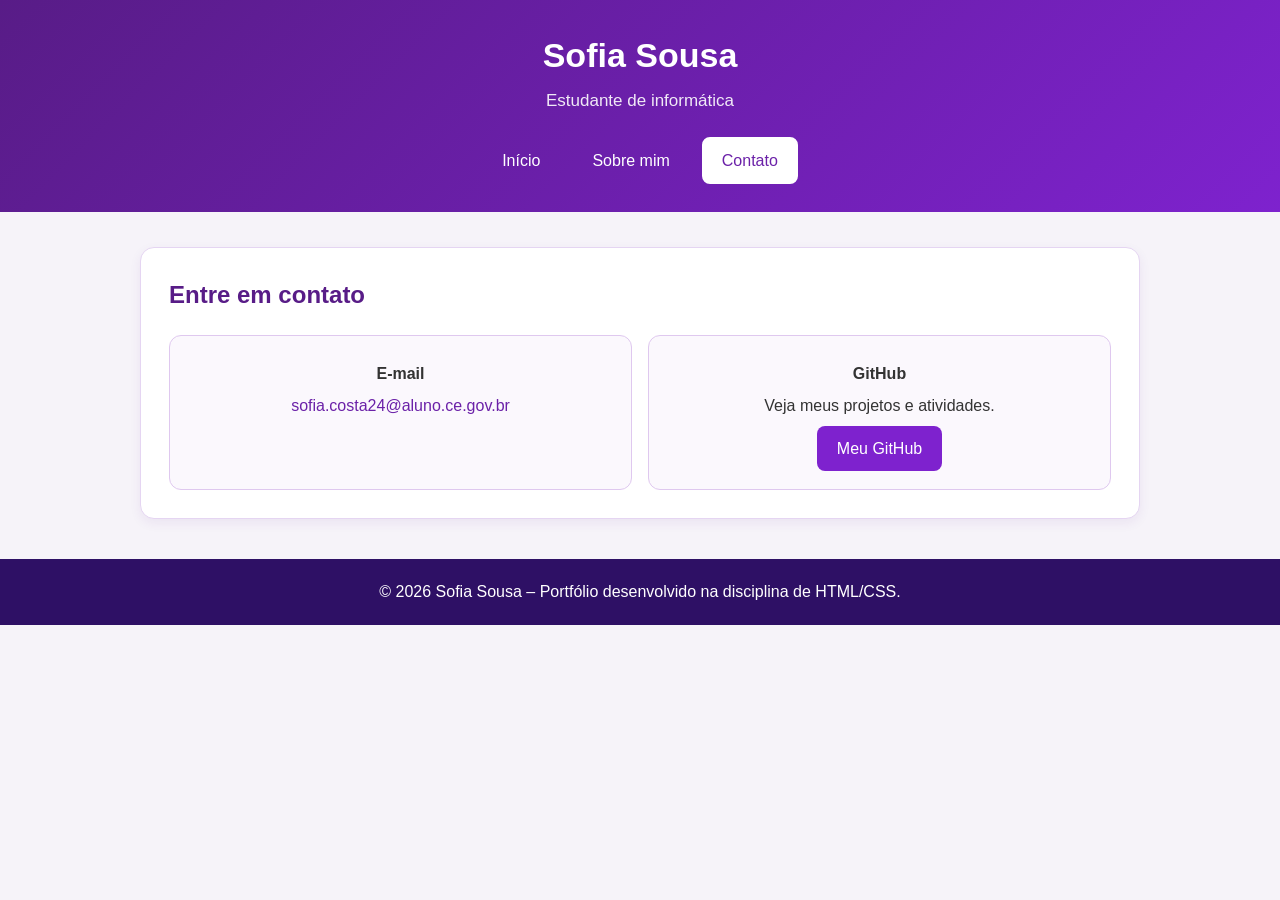
==== contato.html @ a5044826 "commit 1" ====
<!DOCTYPE html>
<html lang="pt-BR">

<head>
    <meta charset="UTF-8">
    <title>Contato - Sofia</title>
    <link rel="stylesheet" href="css/style.css">
</head>

<body>
    <header>
        <div class="cabecalho">
            <h1>Sofia Sousa</h1>
            <h2>Estudante de informática</h2>
        </div>

        <nav>
            <a href="index.html">Início</a>
            <a href="sobre.html">Sobre mim</a>
            <a href="contato.html" class="ativo" aria-current="page">Contato</a>
        </nav>
    </header>

    <main>
        <section>
            <h2>Entre em contato</h2>

            <div class="lista-cards">
                <div class="card contato-card">
                    <p><strong>E-mail</strong></p>
                    <a href="mailto:sofia.costa24@aluno.ce.gov.br">sofia.costa24@aluno.ce.gov.br</a>
                </div>

                <div class="card contato-card">
                    <p><strong>GitHub</strong></p>
                    <p>Veja meus projetos e atividades.</p>
                    <a class="botao" href="https://github.com/Sofqwz" target="_blank">Meu GitHub</a>
                </div>
            </div>
        </section>
    </main>

    <footer>
        <p>© 2026 Sofia Sousa – Portfólio desenvolvido na disciplina de HTML/CSS.</p>
    </footer>
</body>

</html>
---- css/style.css ----
body {
    margin: 0;
    font-family: Arial, sans-serif;
    background-color: #f6f3f9;
    color: #333;
    line-height: 1.6;
}

a {
    text-decoration: none;
    color: #6b21a8;
}

header {
    background: linear-gradient(135deg, #581c87, #7e22ce);
    color: white;
    padding: 28px 20px;
    text-align: center;
}

.cabecalho h1 {
    margin: 0;
    font-size: 34px;
}

.cabecalho h2 {
    margin: 5px 0 0;
    font-size: 17px;
    font-weight: normal;
    opacity: 0.9;
}

nav {
    display: flex;
    justify-content: center;
    gap: 12px;
    margin-top: 22px;
    flex-wrap: wrap;
}

nav a {
    color: white;
    padding: 9px 18px;
    border: 2px solid transparent;
    border-radius: 8px;
    transition: 0.2s;
}

nav a:hover,
nav a.ativo {
    background-color: white;
    color: #6b21a8;
    border-color: white;
}

main {
    max-width: 1000px;
    margin: 35px auto;
    padding: 0 20px;
}

section {
    background-color: white;
    padding: 28px;
    margin-bottom: 30px;
    border: 1px solid #e5d5f2;
    border-radius: 14px;
    box-shadow: 0 4px 12px rgba(88, 28, 135, 0.07);
}

section h2 {
    color: #581c87;
    margin-top: 0;
    margin-bottom: 20px;
}

.introducao {
    display: flex;
    align-items: center;
    justify-content: space-between;
    gap: 35px;
    flex-wrap: wrap;
}

.introducao > div {
    flex: 1;
    min-width: 280px;
}

.introducao h3 {
    color: #7e22ce;
    font-size: 30px;
    margin: 0 0 10px;
}

.introducao p {
    font-size: 17px;
}

.foto {
    margin: 0;
}

.foto img {
    width: 300px;
    height: 390px;
    object-fit: cover;
    border-radius: 14px;
    border: 5px solid #f0e4f8;
    box-shadow: 0 5px 15px rgba(0, 0, 0, 0.12);
}

.lista-cards {
    display: flex;
    justify-content: center;
    gap: 16px;
    flex-wrap: wrap;
}

.card {
    background-color: #fbf8fd;
    border: 1px solid #dfc8ef;
    border-radius: 12px;
    padding: 18px;
    min-width: 135px;
    text-align: center;
    transition: 0.2s;
}

.card:hover {
    transform: translateY(-3px);
    border-color: #b77ad9;
    box-shadow: 0 5px 12px rgba(88, 28, 135, 0.10);
}

.tecnologia {
    width: 145px;
    min-height: 145px;
    display: flex;
    flex-direction: column;
    justify-content: center;
    align-items: center;
    gap: 10px;
}

.tecnologia img {
    width: 55px;
    height: 55px;
    object-fit: contain;
}

.tecnologia strong {
    color: #4c1d69;
}

.botao {
    display: inline-block;
    background-color: #7e22ce;
    color: white;
    padding: 10px 20px;
    border-radius: 8px;
    transition: 0.2s;
}

.botao:hover {
    background-color: #581c87;
    transform: translateY(-2px);
}

.apresentacao {
    display: flex;
    align-items: center;
    gap: 28px;
    flex-wrap: wrap;
}

.apresentacao > div:first-child {
    width: 100%;
}

.foto-sofia {
    margin: 0;
}

.foto-sofia img {
    width: 400px;
    max-width: 100%;
    height: 290px;
    object-fit: cover;
    border-radius: 14px;
    border: 5px solid #f0e4f8;
    box-shadow: 0 5px 15px rgba(0, 0, 0, 0.10);
}

.texto-apresentacao {
    flex: 1;
    min-width: 280px;
}

.texto-apresentacao p {
    text-align: justify;
    margin-top: 0;
    margin-bottom: 18px;
}

.contato-card {
    flex: 1;
    min-width: 250px;
}

.contato-card p {
    margin: 7px 0;
}

footer {
    background-color: #2e1065;
    color: white;
    text-align: center;
    padding: 20px 15px;
    margin-top: 40px;
}

footer p {
    margin: 0;
}
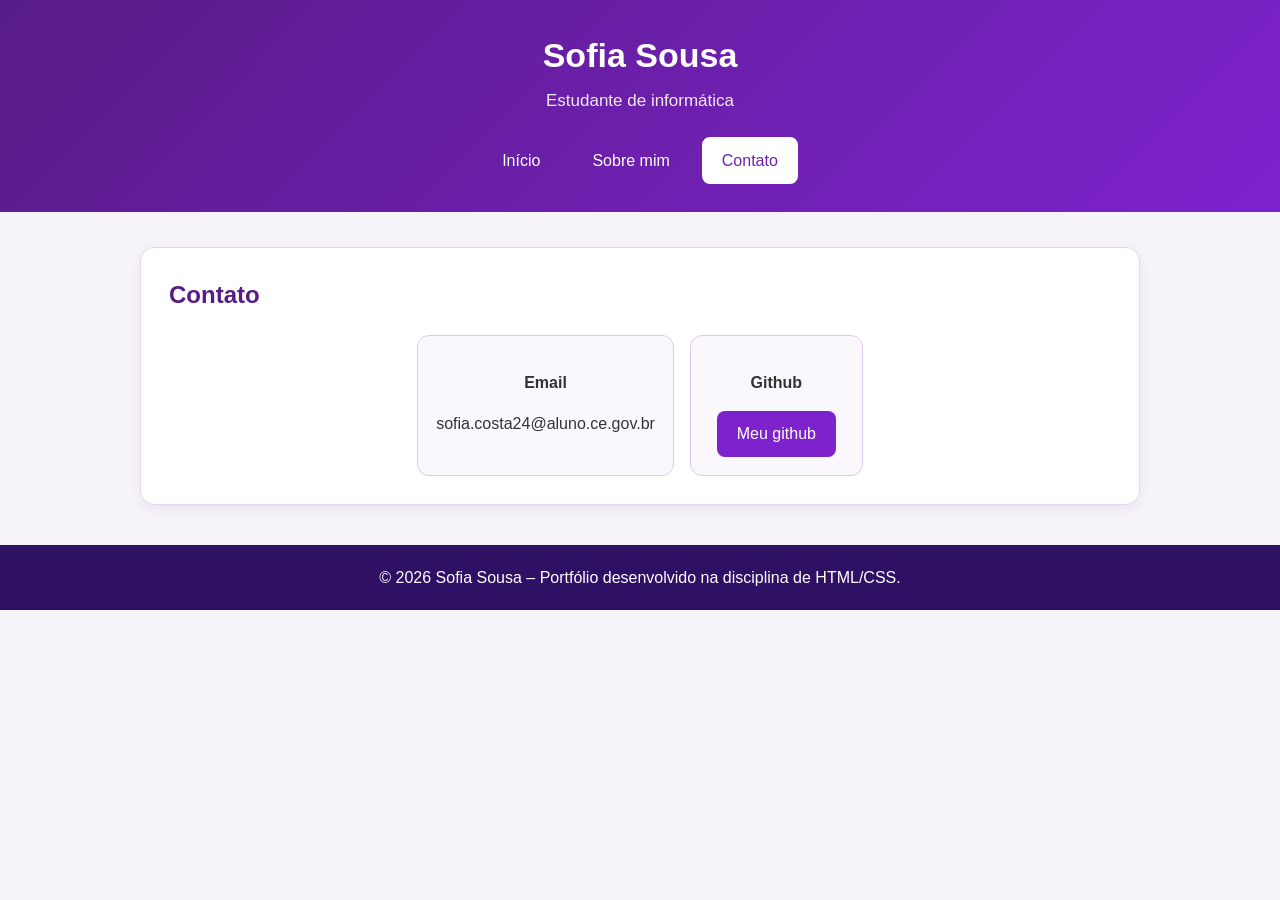
==== commit c3d41d67: "commit 2" ====
--- a/contato.html
+++ b/contato.html
@@ -1,48 +1,45 @@
-<!DOCTYPE html>
-<html lang="pt-BR">
-
-<head>
-    <meta charset="UTF-8">
-    <title>Contato - Sofia</title>
-    <link rel="stylesheet" href="css/style.css">
-</head>
-
-<body>
-    <header>
-        <div class="cabecalho">
-            <h1>Sofia Sousa</h1>
-            <h2>Estudante de informática</h2>
-        </div>
-
-        <nav>
-            <a href="index.html">Início</a>
-            <a href="sobre.html">Sobre mim</a>
-            <a href="contato.html" class="ativo" aria-current="page">Contato</a>
-        </nav>
-    </header>
-
-    <main>
-        <section>
-            <h2>Entre em contato</h2>
-
-            <div class="lista-cards">
-                <div class="card contato-card">
-                    <p><strong>E-mail</strong></p>
-                    <a href="mailto:sofia.costa24@aluno.ce.gov.br">sofia.costa24@aluno.ce.gov.br</a>
-                </div>
-
-                <div class="card contato-card">
-                    <p><strong>GitHub</strong></p>
-                    <p>Veja meus projetos e atividades.</p>
-                    <a class="botao" href="https://github.com/Sofqwz" target="_blank">Meu GitHub</a>
-                </div>
-            </div>
-        </section>
-    </main>
-
-    <footer>
-        <p>© 2026 Sofia Sousa – Portfólio desenvolvido na disciplina de HTML/CSS.</p>
-    </footer>
-</body>
-
-</html>
+<!DOCTYPE html>
+<html lang="en">
+<head>
+    <meta charset="UTF-8">
+    <meta name="viewport" content="width=device-width, initial-scale=1.0">
+    <title>Contato - Sofia</title>
+    <link rel="stylesheet" href="css/style.css">
+</head>
+<body>
+     <header>
+        <div class="cabecalho">
+            <h1>Sofia Sousa</h1>
+            <h2>Estudante de informática</h2>
+        </div>
+        
+        <nav>
+            <a href="index.html">Início</a>
+            <a href="sobre.html">Sobre mim</a>
+            <a href="contato.html" class="ativo" aria-current="page">Contato</a>
+        </nav>
+    </header>
+    <main>
+
+        <section>
+            <h2>Contato</h2>
+            <div class="lista-cards">
+                <div class="card">
+                    <p><strong>Email</strong></p>
+                    <p>sofia.costa24@aluno.ce.gov.br</p>
+                </div>
+                <div class="card">
+                    <p><strong>Github</strong></p>
+                <a class="botao" href="https://github.com/Sofqwz"
+                        target="_blank">Meu github</a>
+                </div>
+            </div>    
+        </section>
+
+    </main>
+
+    <footer>
+      <p>© 2026 Sofia Sousa – Portfólio desenvolvido na disciplina de HTML/CSS. </p>  
+    </footer> 
+</body>
+</html>
--- a/css/style.css
+++ b/css/style.css
@@ -1,225 +1,225 @@
-body {
-    margin: 0;
-    font-family: Arial, sans-serif;
-    background-color: #f6f3f9;
-    color: #333;
-    line-height: 1.6;
-}
-
-a {
-    text-decoration: none;
-    color: #6b21a8;
-}
-
-header {
-    background: linear-gradient(135deg, #581c87, #7e22ce);
-    color: white;
-    padding: 28px 20px;
-    text-align: center;
-}
-
-.cabecalho h1 {
-    margin: 0;
-    font-size: 34px;
-}
-
-.cabecalho h2 {
-    margin: 5px 0 0;
-    font-size: 17px;
-    font-weight: normal;
-    opacity: 0.9;
-}
-
-nav {
-    display: flex;
-    justify-content: center;
-    gap: 12px;
-    margin-top: 22px;
-    flex-wrap: wrap;
-}
-
-nav a {
-    color: white;
-    padding: 9px 18px;
-    border: 2px solid transparent;
-    border-radius: 8px;
-    transition: 0.2s;
-}
-
-nav a:hover,
-nav a.ativo {
-    background-color: white;
-    color: #6b21a8;
-    border-color: white;
-}
-
-main {
-    max-width: 1000px;
-    margin: 35px auto;
-    padding: 0 20px;
-}
-
-section {
-    background-color: white;
-    padding: 28px;
-    margin-bottom: 30px;
-    border: 1px solid #e5d5f2;
-    border-radius: 14px;
-    box-shadow: 0 4px 12px rgba(88, 28, 135, 0.07);
-}
-
-section h2 {
-    color: #581c87;
-    margin-top: 0;
-    margin-bottom: 20px;
-}
-
-.introducao {
-    display: flex;
-    align-items: center;
-    justify-content: space-between;
-    gap: 35px;
-    flex-wrap: wrap;
-}
-
-.introducao > div {
-    flex: 1;
-    min-width: 280px;
-}
-
-.introducao h3 {
-    color: #7e22ce;
-    font-size: 30px;
-    margin: 0 0 10px;
-}
-
-.introducao p {
-    font-size: 17px;
-}
-
-.foto {
-    margin: 0;
-}
-
-.foto img {
-    width: 300px;
-    height: 390px;
-    object-fit: cover;
-    border-radius: 14px;
-    border: 5px solid #f0e4f8;
-    box-shadow: 0 5px 15px rgba(0, 0, 0, 0.12);
-}
-
-.lista-cards {
-    display: flex;
-    justify-content: center;
-    gap: 16px;
-    flex-wrap: wrap;
-}
-
-.card {
-    background-color: #fbf8fd;
-    border: 1px solid #dfc8ef;
-    border-radius: 12px;
-    padding: 18px;
-    min-width: 135px;
-    text-align: center;
-    transition: 0.2s;
-}
-
-.card:hover {
-    transform: translateY(-3px);
-    border-color: #b77ad9;
-    box-shadow: 0 5px 12px rgba(88, 28, 135, 0.10);
-}
-
-.tecnologia {
-    width: 145px;
-    min-height: 145px;
-    display: flex;
-    flex-direction: column;
-    justify-content: center;
-    align-items: center;
-    gap: 10px;
-}
-
-.tecnologia img {
-    width: 55px;
-    height: 55px;
-    object-fit: contain;
-}
-
-.tecnologia strong {
-    color: #4c1d69;
-}
-
-.botao {
-    display: inline-block;
-    background-color: #7e22ce;
-    color: white;
-    padding: 10px 20px;
-    border-radius: 8px;
-    transition: 0.2s;
-}
-
-.botao:hover {
-    background-color: #581c87;
-    transform: translateY(-2px);
-}
-
-.apresentacao {
-    display: flex;
-    align-items: center;
-    gap: 28px;
-    flex-wrap: wrap;
-}
-
-.apresentacao > div:first-child {
-    width: 100%;
-}
-
-.foto-sofia {
-    margin: 0;
-}
-
-.foto-sofia img {
-    width: 400px;
-    max-width: 100%;
-    height: 290px;
-    object-fit: cover;
-    border-radius: 14px;
-    border: 5px solid #f0e4f8;
-    box-shadow: 0 5px 15px rgba(0, 0, 0, 0.10);
-}
-
-.texto-apresentacao {
-    flex: 1;
-    min-width: 280px;
-}
-
-.texto-apresentacao p {
-    text-align: justify;
-    margin-top: 0;
-    margin-bottom: 18px;
-}
-
-.contato-card {
-    flex: 1;
-    min-width: 250px;
-}
-
-.contato-card p {
-    margin: 7px 0;
-}
-
-footer {
-    background-color: #2e1065;
-    color: white;
-    text-align: center;
-    padding: 20px 15px;
-    margin-top: 40px;
-}
-
-footer p {
-    margin: 0;
+body {
+    margin: 0;
+    font-family: Arial, sans-serif;
+    background-color: #f6f3f9;
+    color: #333;
+    line-height: 1.6;
+}
+
+a {
+    text-decoration: none;
+    color: #6b21a8;
+}
+
+header {
+    background: linear-gradient(135deg, #581c87, #7e22ce);
+    color: white;
+    padding: 28px 20px;
+    text-align: center;
+}
+
+.cabecalho h1 {
+    margin: 0;
+    font-size: 34px;
+}
+
+.cabecalho h2 {
+    margin: 5px 0 0;
+    font-size: 17px;
+    font-weight: normal;
+    opacity: 0.9;
+}
+
+nav {
+    display: flex;
+    justify-content: center;
+    gap: 12px;
+    margin-top: 22px;
+    flex-wrap: wrap;
+}
+
+nav a {
+    color: white;
+    padding: 9px 18px;
+    border: 2px solid transparent;
+    border-radius: 8px;
+    transition: 0.2s;
+}
+
+nav a:hover,
+nav a.ativo {
+    background-color: white;
+    color: #6b21a8;
+    border-color: white;
+}
+
+main {
+    max-width: 1000px;
+    margin: 35px auto;
+    padding: 0 20px;
+}
+
+section {
+    background-color: white;
+    padding: 28px;
+    margin-bottom: 30px;
+    border: 1px solid #e5d5f2;
+    border-radius: 14px;
+    box-shadow: 0 4px 12px rgba(88, 28, 135, 0.07);
+}
+
+section h2 {
+    color: #581c87;
+    margin-top: 0;
+    margin-bottom: 20px;
+}
+
+.introducao {
+    display: flex;
+    align-items: center;
+    justify-content: space-between;
+    gap: 35px;
+    flex-wrap: wrap;
+}
+
+.introducao > div {
+    flex: 1;
+    min-width: 280px;
+}
+
+.introducao h3 {
+    color: #7e22ce;
+    font-size: 30px;
+    margin: 0 0 10px;
+}
+
+.introducao p {
+    font-size: 17px;
+}
+
+.foto {
+    margin: 0;
+}
+
+.foto img {
+    width: 300px;
+    height: 390px;
+    object-fit: cover;
+    border-radius: 14px;
+    border: 5px solid #f0e4f8;
+    box-shadow: 0 5px 15px rgba(0, 0, 0, 0.12);
+}
+
+.lista-cards {
+    display: flex;
+    justify-content: center;
+    gap: 16px;
+    flex-wrap: wrap;
+}
+
+.card {
+    background-color: #fbf8fd;
+    border: 1px solid #dfc8ef;
+    border-radius: 12px;
+    padding: 18px;
+    min-width: 135px;
+    text-align: center;
+    transition: 0.2s;
+}
+
+.card:hover {
+    transform: translateY(-3px);
+    border-color: #b77ad9;
+    box-shadow: 0 5px 12px rgba(88, 28, 135, 0.10);
+}
+
+.tecnologia {
+    width: 145px;
+    min-height: 145px;
+    display: flex;
+    flex-direction: column;
+    justify-content: center;
+    align-items: center;
+    gap: 10px;
+}
+
+.tecnologia img {
+    width: 55px;
+    height: 55px;
+    object-fit: contain;
+}
+
+.tecnologia strong {
+    color: #4c1d69;
+}
+
+.botao {
+    display: inline-block;
+    background-color: #7e22ce;
+    color: white;
+    padding: 10px 20px;
+    border-radius: 8px;
+    transition: 0.2s;
+}
+
+.botao:hover {
+    background-color: #581c87;
+    transform: translateY(-2px);
+}
+
+.apresentacao {
+    display: flex;
+    align-items: center;
+    gap: 28px;
+    flex-wrap: wrap;
+}
+
+.apresentacao > div:first-child {
+    width: 100%;
+}
+
+.foto-sofia {
+    margin: 0;
+}
+
+.foto-sofia img {
+    width: 400px;
+    max-width: 100%;
+    height: 290px;
+    object-fit: cover;
+    border-radius: 14px;
+    border: 5px solid #f0e4f8;
+    box-shadow: 0 5px 15px rgba(0, 0, 0, 0.10);
+}
+
+.texto-apresentacao {
+    flex: 1;
+    min-width: 280px;
+}
+
+.texto-apresentacao p {
+    text-align: justify;
+    margin-top: 0;
+    margin-bottom: 18px;
+}
+
+.contato-card {
+    flex: 1;
+    min-width: 250px;
+}
+
+.contato-card p {
+    margin: 7px 0;
+}
+
+footer {
+    background-color: #2e1065;
+    color: white;
+    text-align: center;
+    padding: 20px 15px;
+    margin-top: 40px;
+}
+
+footer p {
+    margin: 0;
 }
